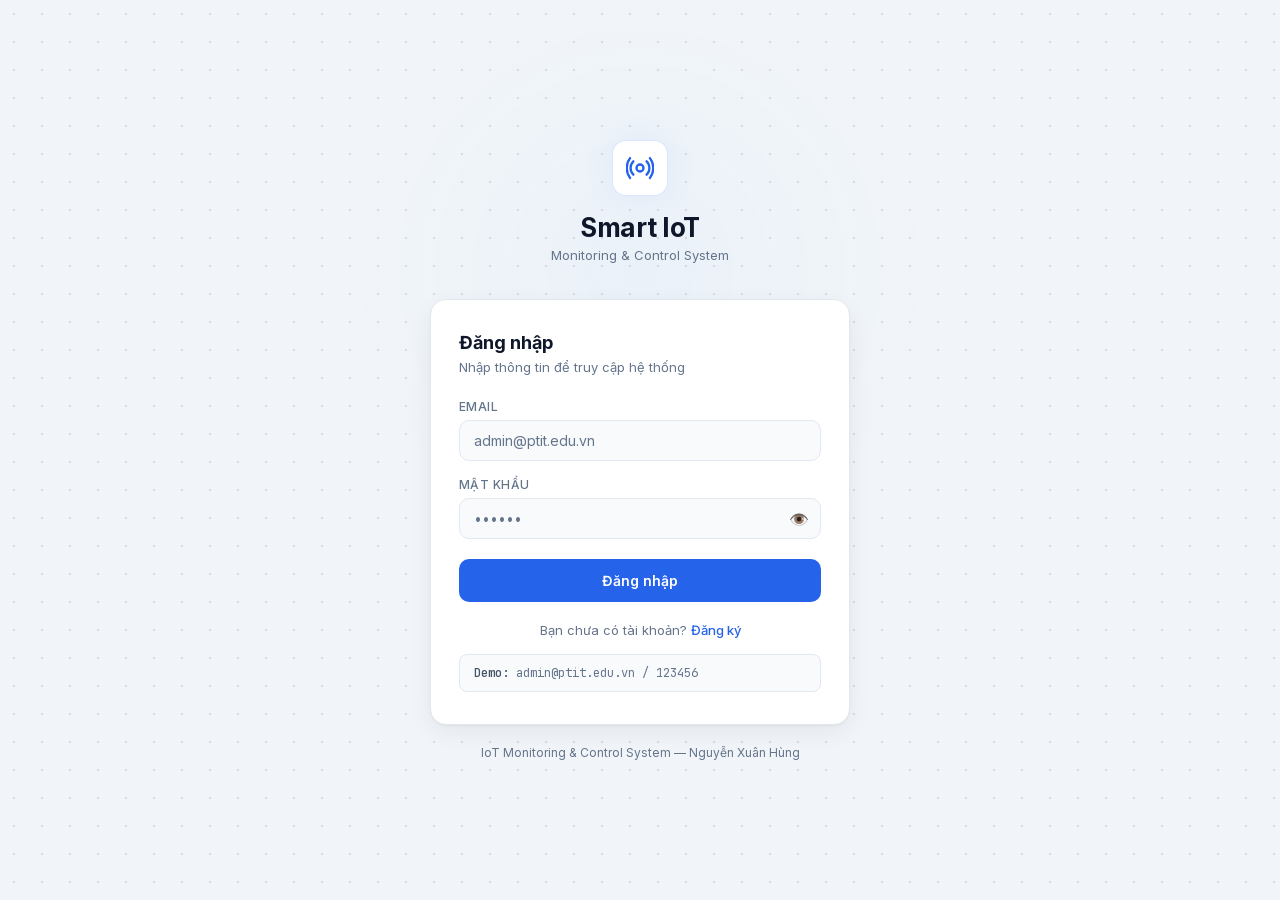
==== frontend/devices.html @ 3d87d538 "feat: add IoT monitoring dashboard and editable user profiles" ====
<!DOCTYPE html>
<html lang="vi">
<head>
  <meta charset="UTF-8">
  <meta name="viewport" content="width=device-width, initial-scale=1.0">
  <title>Điều khiển thiết bị — Smart IoT</title>
  <link rel="stylesheet" href="assets/css/fonts.css">
  <link rel="stylesheet" href="assets/css/tokens.css">
  <link rel="stylesheet" href="assets/css/base.css">
  <link rel="stylesheet" href="assets/css/layout.css">
  <link rel="stylesheet" href="assets/css/components.css">
  <link rel="stylesheet" href="assets/css/pages.css">
</head>
<body>
  <script type="module">
// devices.js — S5 Điều khiển thiết bị (SRS Hình 3.5, 3.9, 3.10)
//
// Luồng một lệnh (SRS §2.10, §4.5.7):
//   bấm công tắc → hộp thoại xác nhận → POST trả 202 Pending
//   → hiển thị các bước xử lý → nhận WebSocket (hoặc poll dự phòng) tới kết quả cuối
//   → cập nhật công tắc và hiện thông báo

import { SHOW_IOT_DATA } from './assets/js/config.js';
import { requireAuth } from './assets/js/auth.js';
import { initLayout } from './assets/js/layout.js';
import { statusDot, switchControl, detailRow, openLayerWith, toast, badge } from './assets/js/ui.js';
import { getState, subscribe, refreshStatus, canControl, getDevice } from './assets/js/store.js';
import { escapeHtml, formatTime } from './assets/js/format.js';
import { sendDeviceAction, getDeviceDetail, waitForAction } from './assets/js/api.js';

if (requireAuth()) {
  const content = initLayout('devices');

  // Các bước hiển thị trong lúc chờ thiết bị phản hồi.
  const STEPS = [
    'Gửi yêu cầu đến Server',
    'Server publish MQTT',
    'MQTT Broker chuyển lệnh',
    'ESP32 nhận lệnh',
    'Chờ xác nhận thiết bị',
    'Thiết bị phản hồi',
  ];

  const RESULT_MESSAGES = {
    Failed: 'Thiết bị báo thực thi thất bại.',
    Timeout: 'Thiết bị không phản hồi trong thời gian quy định.',
  };

  /* ─── Giao diện ────────────────────────────────────────── */
  function bannerHtml() {
    if (!SHOW_IOT_DATA) return '';
    const { esp32Online, mqttConnected, loaded } = getState();
    if (!loaded || (esp32Online && mqttConnected)) return '';

    const [title, text] = !mqttConnected
      ? ['⚠ Mất kết nối MQTT Broker', 'Máy chủ không gửi được lệnh xuống thiết bị.']
      : ['⚠ Thiết bị IoT mất kết nối', 'Không thể gửi lệnh điều khiển cho đến khi thiết bị kết nối lại.'];

    return `
      <div class="banner banner--danger">
        <div>
          <div class="banner__title">${title}</div>
          <div class="banner__text">${text}</div>
        </div>
        <button type="button" class="btn btn--outline-danger" id="retryButton">Thử kết nối lại</button>
      </div>`;
  }

  function cardsHtml() {
    const { devices, loaded } = getState();

    if (!loaded) {
      return `<div class="card"><div class="empty-state">
        <div class="empty-state__icon"><span class="spinner"></span></div>
        <div class="empty-state__title">Đang tải thiết bị...</div></div></div>`;
    }
    if (devices.length === 0) {
      return `<div class="card">${
        `<div class="empty-state"><div class="empty-state__icon">🔌</div>
         <div class="empty-state__title">Chưa có thiết bị nào</div>
         <div class="empty-state__hint">Chưa nhận được bản tin nào từ ESP32.</div></div>`}</div>`;
    }

    const blocked = !canControl();

    return `<div class="grid-3">${devices.map((device, index) => {
      const online = device.connection === 'online';
      const isOn = device.state === 'ON';
      return `
        <article class="device-card${isOn ? ' is-on' : ''}" data-card="${index}" tabindex="0"
                 role="button" aria-label="Chi tiết ${escapeHtml(device.name)}">
          <div class="device-card__top">
            <div class="device-card__icon">${device.icon}</div>
            <div class="status-inline">
              ${device.connection === null ? '' : statusDot(online)}
              <span class="status-inline__value ${online ? 'is-up' : 'is-down'}">${device.connection === null ? '—' : online ? 'Online' : 'Offline'}</span>
            </div>
          </div>
          <div class="device-card__name">${escapeHtml(device.name)}</div>
          <div class="device-card__meta">${escapeHtml(device.device_id)} • ${escapeHtml(device.gpio)}</div>
          <div class="device-card__foot">
            <div>
              <div class="device-card__cmd-label">Lệnh cuối</div>
              <div class="device-card__cmd-value">${device.last_command ? formatTime(device.last_command) : '—'}</div>
            </div>
            ${switchControl({ on: isOn, unknown: device.state === null, disabled: blocked || !online, index })}
          </div>
        </article>`;
    }).join('')}</div>`;
  }

  function render() {
    content.innerHTML = `
      <div class="page">
        <div id="banner">${bannerHtml()}</div>
        <div id="cards">${cardsHtml()}</div>
      </div>`;
    bindEvents();
  }

  /* ─── Modal chi tiết thiết bị (F10) ────────────────────── */
  async function openDetail(index) {
    const device = getState().devices[index];
    if (!device) return;

    const layer = openLayerWith(
      `<div class="modal__header">
         <h3 class="card__title--lg">Chi tiết thiết bị</h3>
         <button type="button" class="close-button" data-dismiss aria-label="Đóng">×</button>
       </div>
       <div id="detailBody"><div class="empty-state"><span class="spinner"></span></div></div>`,
      { panelClass: 'modal modal--md' }
    );

    let esp = null;
    try {
      esp = await getDeviceDetail(device.device_id);
    } catch (error) {
      toast(error.message, 'error');
    }

    const rows = [
      ['Thiết bị', device.name, false],
      ['ESP', device.device_id, false],
      ['GPIO', device.gpio, false],
      ['Trạng thái', device.state ?? '—', false],
      ['Kết nối', device.connection === null ? '—' : device.connection === 'online' ? 'Online' : 'Offline', false],
      ['Lần cuối hoạt động', device.last_command ? formatTime(device.last_command) : '—', false],
      ['IP Address', esp?.ip ?? '—', true],
      ['MQTT Command Topic', esp?.command_topic ?? 'iot/control', true],
      ['MQTT Feedback Topic', esp?.feedback_topic ?? 'iot/feedback', true],
    ].map(([label, value, isMono]) =>
      detailRow(label, escapeHtml(String(value)), { mono: isMono, size: 'sm' })).join('');

    const isOn = device.state === 'ON';
    layer.panel.querySelector('#detailBody').innerHTML = `
      <div style="font-size:32px;margin-bottom:var(--space-5)">${device.icon}</div>
      ${rows}
      <button type="button" class="btn ${isOn ? 'btn--danger' : 'btn--primary'} btn--block"
              id="detailToggle" style="margin-top:var(--space-8);padding:11px;border-radius:var(--radius-lg)"
              ${canControl() && device.connection === 'online' ? '' : 'disabled'}>
        ${isOn ? 'Tắt thiết bị' : 'Bật thiết bị'}
      </button>`;

    layer.panel.querySelector('#detailToggle').addEventListener('click', () => {
      layer.close();
      openConfirm(index);
    });
  }

  /* ─── Xác nhận trước khi gửi (F14, Hình 3.9) ───────────── */
  function openConfirm(index) {
    const device = getState().devices[index];
    if (!device) return;

    const isOn = device.state === 'ON';
    const verb = isOn ? 'tắt' : 'bật';

    const layer = openLayerWith(
      `<div class="modal__icon">⚡</div>
       <h3 class="modal__title">Xác nhận điều khiển</h3>
       <p class="modal__text">Bạn có chắc chắn muốn
         <strong style="color:var(--color-text)">${verb} ${escapeHtml(device.name)}</strong>?</p>
       <div class="modal__actions">
         <button type="button" class="btn btn--secondary" data-dismiss>Hủy</button>
         <button type="button" class="btn btn--primary" id="confirmSend">Xác nhận</button>
       </div>`,
      { panelClass: 'modal modal--center' }
    );

    layer.panel.querySelector('#confirmSend').addEventListener('click', () => {
      layer.close();
      runCommand(device, isOn ? 'OFF' : 'ON');
    });
  }

  /* ─── Gửi lệnh và theo dõi kết quả (F11, Hình 3.10) ─────── */
  async function runCommand(device, action) {
    const stepsHtml = (current) => STEPS.map((label, i) => {
      const state = i < current ? 'is-done' : i === current ? 'is-current' : '';
      const marker = i < current ? '✓' : i === current ? '●' : '○';
      return `<div class="step ${state}"><div class="step__marker">${marker}</div>` +
             `<span class="step__label">${label}</span></div>`;
    }).join('');

    const layer = openLayerWith(
      `<h3 class="card__title--lg" style="margin-bottom:var(--space-8)">Đang xử lý lệnh...</h3>
       <div class="steps" id="steps">${stepsHtml(0)}</div>`,
      { panelClass: 'modal modal--md', strong: true }
    );

    const setStep = (index) => {
      const node = layer.panel.querySelector('#steps');
      if (node) node.innerHTML = stepsHtml(index);
    };

    let accepted;
    try {
      accepted = await sendDeviceAction(device.device_id, device.target, action);
    } catch (error) {
      showResult(layer, 'Failed', error.message);
      toast(error.message, 'error');
      return;
    }

    // Server đã nhận và publish xong 3 bước đầu.
    setStep(3);

    const result = await waitForAction(accepted.action_id, {
      timeoutSeconds: accepted.timeout_seconds ?? 5,
      onTick: () => setStep(4),
    });

    await refreshStatus();

    if (result.result === 'Success') {
      showResult(layer, 'Success', null, device, action);
      toast(`Đã ${action === 'ON' ? 'bật' : 'tắt'} ${device.name} thành công.`, 'success');
    } else {
      const message = result.error_msg || RESULT_MESSAGES[result.result] || 'Lệnh không thực hiện được.';
      showResult(layer, result.result, message, device, action);
      toast(`${device.name}: ${message}`, 'error');
    }
  }

  function showResult(layer, result, message, device, action) {
    const success = result === 'Success';
    const badgeType = success ? 'success' : result === 'Timeout' ? 'warning' : 'error';

    layer.panel.classList.add('modal--center');
    layer.panel.innerHTML = `
      <div class="modal__icon modal__icon--lg">${success ? '✅' : result === 'Timeout' ? '⏱️' : '❌'}</div>
      <h3 class="modal__title" style="color:var(--color-${success ? 'success' : result === 'Timeout' ? 'warning' : 'danger'})">
        ${success ? 'Điều khiển thành công' : result === 'Timeout' ? 'Thiết bị không phản hồi' : 'Điều khiển thất bại'}
      </h3>
      <p class="modal__text">${escapeHtml(
        success
          ? `Lệnh đã được thiết bị xác nhận: ${device.name} → ${action}.`
          : message
      )}</p>
      <div style="margin-bottom:var(--space-7)">${badge(badgeType, result)}</div>
      <button type="button" class="btn btn--primary btn--block" id="closeResult">Đóng</button>`;

    layer.panel.querySelector('#closeResult').addEventListener('click', () => layer.close());
  }

  /* ─── Sự kiện ──────────────────────────────────────────── */
  function bindEvents() {
    document.getElementById('retryButton')?.addEventListener('click', async (event) => {
      event.currentTarget.disabled = true;
      event.currentTarget.textContent = 'Đang kiểm tra...';
      await refreshStatus();
    });

    content.querySelectorAll('[data-switch]').forEach((button) => {
      button.addEventListener('click', (event) => {
        event.stopPropagation(); // đừng mở modal chi tiết của card
        if (!canControl()) {
          toast('Không thể gửi lệnh khi thiết bị hoặc MQTT mất kết nối.', 'error');
          return;
        }
        openConfirm(Number(button.dataset.switch));
      });
    });

    content.querySelectorAll('[data-card]').forEach((card) => {
      const open = () => openDetail(Number(card.dataset.card));
      card.addEventListener('click', open);
      card.addEventListener('keydown', (event) => {
        if (event.key === 'Enter' || event.key === ' ') {
          event.preventDefault();
          open();
        }
      });
    });
  }

  subscribe(() => {
    const banner = document.getElementById('banner');
    const cards = document.getElementById('cards');
    if (!banner || !cards) return;
    banner.innerHTML = bannerHtml();
    cards.innerHTML = cardsHtml();
    bindEvents();
  });

  render();
}
  </script>
</body>
</html>
---- frontend/assets/css/fonts.css ----
/* cyrillic-ext */
@font-face {
  font-family: 'Inter';
  font-style: normal;
  font-weight: 300;
  font-display: swap;
  src: url(../fonts/UcC73FwrK3iLTeHuS_nVMrMxCp50SjIa2JL7W0Q5n-wU.woff2) format('woff2');
  unicode-range: U+0460-052F, U+1C80-1C8A, U+20B4, U+2DE0-2DFF, U+A640-A69F, U+FE2E-FE2F;
}
/* cyrillic */
@font-face {
  font-family: 'Inter';
  font-style: normal;
  font-weight: 300;
  font-display: swap;
  src: url(../fonts/UcC73FwrK3iLTeHuS_nVMrMxCp50SjIa0ZL7W0Q5n-wU.woff2) format('woff2');
  unicode-range: U+0301, U+0400-045F, U+0490-0491, U+04B0-04B1, U+2116;
}
/* greek-ext */
@font-face {
  font-family: 'Inter';
  font-style: normal;
  font-weight: 300;
  font-display: swap;
  src: url(../fonts/UcC73FwrK3iLTeHuS_nVMrMxCp50SjIa2ZL7W0Q5n-wU.woff2) format('woff2');
  unicode-range: U+1F00-1FFF;
}
/* greek */
@font-face {
  font-family: 'Inter';
  font-style: normal;
  font-weight: 300;
  font-display: swap;
  src: url(../fonts/UcC73FwrK3iLTeHuS_nVMrMxCp50SjIa1pL7W0Q5n-wU.woff2) format('woff2');
  unicode-range: U+0370-0377, U+037A-037F, U+0384-038A, U+038C, U+038E-03A1, U+03A3-03FF;
}
/* vietnamese */
@font-face {
  font-family: 'Inter';
  font-style: normal;
  font-weight: 300;
  font-display: swap;
  src: url(../fonts/UcC73FwrK3iLTeHuS_nVMrMxCp50SjIa2pL7W0Q5n-wU.woff2) format('woff2');
  unicode-range: U+0102-0103, U+0110-0111, U+0128-0129, U+0168-0169, U+01A0-01A1, U+01AF-01B0, U+0300-0301, U+0303-0304, U+0308-0309, U+0323, U+0329, U+1EA0-1EF9, U+20AB;
}
/* latin-ext */
@font-face {
  font-family: 'Inter';
  font-style: normal;
  font-weight: 300;
  font-display: swap;
  src: url(../fonts/UcC73FwrK3iLTeHuS_nVMrMxCp50SjIa25L7W0Q5n-wU.woff2) format('woff2');
  unicode-range: U+0100-02BA, U+02BD-02C5, U+02C7-02CC, U+02CE-02D7, U+02DD-02FF, U+0304, U+0308, U+0329, U+1D00-1DBF, U+1E00-1E9F, U+1EF2-1EFF, U+2020, U+20A0-20AB, U+20AD-20C0, U+2113, U+2C60-2C7F, U+A720-A7FF;
}
/* latin */
@font-face {
  font-family: 'Inter';
  font-style: normal;
  font-weight: 300;
  font-display: swap;
  src: url(../fonts/UcC73FwrK3iLTeHuS_nVMrMxCp50SjIa1ZL7W0Q5nw.woff2) format('woff2');
  unicode-range: U+0000-00FF, U+0131, U+0152-0153, U+02BB-02BC, U+02C6, U+02DA, U+02DC, U+0304, U+0308, U+0329, U+2000-206F, U+20AC, U+2122, U+2191, U+2193, U+2212, U+2215, U+FEFF, U+FFFD;
}
/* cyrillic-ext */
@font-face {
  font-family: 'Inter';
  font-style: normal;
  font-weight: 400;
  font-display: swap;
  src: url(../fonts/UcC73FwrK3iLTeHuS_nVMrMxCp50SjIa2JL7W0Q5n-wU.woff2) format('woff2');
  unicode-range: U+0460-052F, U+1C80-1C8A, U+20B4, U+2DE0-2DFF, U+A640-A69F, U+FE2E-FE2F;
}
/* cyrillic */
@font-face {
  font-family: 'Inter';
  font-style: normal;
  font-weight: 400;
  font-display: swap;
  src: url(../fonts/UcC73FwrK3iLTeHuS_nVMrMxCp50SjIa0ZL7W0Q5n-wU.woff2) format('woff2');
  unicode-range: U+0301, U+0400-045F, U+0490-0491, U+04B0-04B1, U+2116;
}
/* greek-ext */
@font-face {
  font-family: 'Inter';
  font-style: normal;
  font-weight: 400;
  font-display: swap;
  src: url(../fonts/UcC73FwrK3iLTeHuS_nVMrMxCp50SjIa2ZL7W0Q5n-wU.woff2) format('woff2');
  unicode-range: U+1F00-1FFF;
}
/* greek */
@font-face {
  font-family: 'Inter';
  font-style: normal;
  font-weight: 400;
  font-display: swap;
  src: url(../fonts/UcC73FwrK3iLTeHuS_nVMrMxCp50SjIa1pL7W0Q5n-wU.woff2) format('woff2');
  unicode-range: U+0370-0377, U+037A-037F, U+0384-038A, U+038C, U+038E-03A1, U+03A3-03FF;
}
/* vietnamese */
@font-face {
  font-family: 'Inter';
  font-style: normal;
  font-weight: 400;
  font-display: swap;
  src: url(../fonts/UcC73FwrK3iLTeHuS_nVMrMxCp50SjIa2pL7W0Q5n-wU.woff2) format('woff2');
  unicode-range: U+0102-0103, U+0110-0111, U+0128-0129, U+0168-0169, U+01A0-01A1, U+01AF-01B0, U+0300-0301, U+0303-0304, U+0308-0309, U+0323, U+0329, U+1EA0-1EF9, U+20AB;
}
/* latin-ext */
@font-face {
  font-family: 'Inter';
  font-style: normal;
  font-weight: 400;
  font-display: swap;
  src: url(../fonts/UcC73FwrK3iLTeHuS_nVMrMxCp50SjIa25L7W0Q5n-wU.woff2) format('woff2');
  unicode-range: U+0100-02BA, U+02BD-02C5, U+02C7-02CC, U+02CE-02D7, U+02DD-02FF, U+0304, U+0308, U+0329, U+1D00-1DBF, U+1E00-1E9F, U+1EF2-1EFF, U+2020, U+20A0-20AB, U+20AD-20C0, U+2113, U+2C60-2C7F, U+A720-A7FF;
}
/* latin */
@font-face {
  font-family: 'Inter';
  font-style: normal;
  font-weight: 400;
  font-display: swap;
  src: url(../fonts/UcC73FwrK3iLTeHuS_nVMrMxCp50SjIa1ZL7W0Q5nw.woff2) format('woff2');
  unicode-range: U+0000-00FF, U+0131, U+0152-0153, U+02BB-02BC, U+02C6, U+02DA, U+02DC, U+0304, U+0308, U+0329, U+2000-206F, U+20AC, U+2122, U+2191, U+2193, U+2212, U+2215, U+FEFF, U+FFFD;
}
/* cyrillic-ext */
@font-face {
  font-family: 'Inter';
  font-style: normal;
  font-weight: 500;
  font-display: swap;
  src: url(../fonts/UcC73FwrK3iLTeHuS_nVMrMxCp50SjIa2JL7W0Q5n-wU.woff2) format('woff2');
  unicode-range: U+0460-052F, U+1C80-1C8A, U+20B4, U+2DE0-2DFF, U+A640-A69F, U+FE2E-FE2F;
}
/* cyrillic */
@font-face {
  font-family: 'Inter';
  font-style: normal;
  font-weight: 500;
  font-display: swap;
  src: url(../fonts/UcC73FwrK3iLTeHuS_nVMrMxCp50SjIa0ZL7W0Q5n-wU.woff2) format('woff2');
  unicode-range: U+0301, U+0400-045F, U+0490-0491, U+04B0-04B1, U+2116;
}
/* greek-ext */
@font-face {
  font-family: 'Inter';
  font-style: normal;
  font-weight: 500;
  font-display: swap;
  src: url(../fonts/UcC73FwrK3iLTeHuS_nVMrMxCp50SjIa2ZL7W0Q5n-wU.woff2) format('woff2');
  unicode-range: U+1F00-1FFF;
}
/* greek */
@font-face {
  font-family: 'Inter';
  font-style: normal;
  font-weight: 500;
  font-display: swap;
  src: url(../fonts/UcC73FwrK3iLTeHuS_nVMrMxCp50SjIa1pL7W0Q5n-wU.woff2) format('woff2');
  unicode-range: U+0370-0377, U+037A-037F, U+0384-038A, U+038C, U+038E-03A1, U+03A3-03FF;
}
/* vietnamese */
@font-face {
  font-family: 'Inter';
  font-style: normal;
  font-weight: 500;
  font-display: swap;
  src: url(../fonts/UcC73FwrK3iLTeHuS_nVMrMxCp50SjIa2pL7W0Q5n-wU.woff2) format('woff2');
  unicode-range: U+0102-0103, U+0110-0111, U+0128-0129, U+0168-0169, U+01A0-01A1, U+01AF-01B0, U+0300-0301, U+0303-0304, U+0308-0309, U+0323, U+0329, U+1EA0-1EF9, U+20AB;
}
/* latin-ext */
@font-face {
  font-family: 'Inter';
  font-style: normal;
  font-weight: 500;
  font-display: swap;
  src: url(../fonts/UcC73FwrK3iLTeHuS_nVMrMxCp50SjIa25L7W0Q5n-wU.woff2) format('woff2');
  unicode-range: U+0100-02BA, U+02BD-02C5, U+02C7-02CC, U+02CE-02D7, U+02DD-02FF, U+0304, U+0308, U+0329, U+1D00-1DBF, U+1E00-1E9F, U+1EF2-1EFF, U+2020, U+20A0-20AB, U+20AD-20C0, U+2113, U+2C60-2C7F, U+A720-A7FF;
}
/* latin */
@font-face {
  font-family: 'Inter';
  font-style: normal;
  font-weight: 500;
  font-display: swap;
  src: url(../fonts/UcC73FwrK3iLTeHuS_nVMrMxCp50SjIa1ZL7W0Q5nw.woff2) format('woff2');
  unicode-range: U+0000-00FF, U+0131, U+0152-0153, U+02BB-02BC, U+02C6, U+02DA, U+02DC, U+0304, U+0308, U+0329, U+2000-206F, U+20AC, U+2122, U+2191, U+2193, U+2212, U+2215, U+FEFF, U+FFFD;
}
/* cyrillic-ext */
@font-face {
  font-family: 'Inter';
  font-style: normal;
  font-weight: 600;
  font-display: swap;
  src: url(../fonts/UcC73FwrK3iLTeHuS_nVMrMxCp50SjIa2JL7W0Q5n-wU.woff2) format('woff2');
  unicode-range: U+0460-052F, U+1C80-1C8A, U+20B4, U+2DE0-2DFF, U+A640-A69F, U+FE2E-FE2F;
}
/* cyrillic */
@font-face {
  font-family: 'Inter';
  font-style: normal;
  font-weight: 600;
  font-display: swap;
  src: url(../fonts/UcC73FwrK3iLTeHuS_nVMrMxCp50SjIa0ZL7W0Q5n-wU.woff2) format('woff2');
  unicode-range: U+0301, U+0400-045F, U+0490-0491, U+04B0-04B1, U+2116;
}
/* greek-ext */
@font-face {
  font-family: 'Inter';
  font-style: normal;
  font-weight: 600;
  font-display: swap;
  src: url(../fonts/UcC73FwrK3iLTeHuS_nVMrMxCp50SjIa2ZL7W0Q5n-wU.woff2) format('woff2');
  unicode-range: U+1F00-1FFF;
}
/* greek */
@font-face {
  font-family: 'Inter';
  font-style: normal;
  font-weight: 600;
  font-display: swap;
  src: url(../fonts/UcC73FwrK3iLTeHuS_nVMrMxCp50SjIa1pL7W0Q5n-wU.woff2) format('woff2');
  unicode-range: U+0370-0377, U+037A-037F, U+0384-038A, U+038C, U+038E-03A1, U+03A3-03FF;
}
/* vietnamese */
@font-face {
  font-family: 'Inter';
  font-style: normal;
  font-weight: 600;
  font-display: swap;
  src: url(../fonts/UcC73FwrK3iLTeHuS_nVMrMxCp50SjIa2pL7W0Q5n-wU.woff2) format('woff2');
  unicode-range: U+0102-0103, U+0110-0111, U+0128-0129, U+0168-0169, U+01A0-01A1, U+01AF-01B0, U+0300-0301, U+0303-0304, U+0308-0309, U+0323, U+0329, U+1EA0-1EF9, U+20AB;
}
/* latin-ext */
@font-face {
  font-family: 'Inter';
  font-style: normal;
  font-weight: 600;
  font-display: swap;
  src: url(../fonts/UcC73FwrK3iLTeHuS_nVMrMxCp50SjIa25L7W0Q5n-wU.woff2) format('woff2');
  unicode-range: U+0100-02BA, U+02BD-02C5, U+02C7-02CC, U+02CE-02D7, U+02DD-02FF, U+0304, U+0308, U+0329, U+1D00-1DBF, U+1E00-1E9F, U+1EF2-1EFF, U+2020, U+20A0-20AB, U+20AD-20C0, U+2113, U+2C60-2C7F, U+A720-A7FF;
}
/* latin */
@font-face {
  font-family: 'Inter';
  font-style: normal;
  font-weight: 600;
  font-display: swap;
  src: url(../fonts/UcC73FwrK3iLTeHuS_nVMrMxCp50SjIa1ZL7W0Q5nw.woff2) format('woff2');
  unicode-range: U+0000-00FF, U+0131, U+0152-0153, U+02BB-02BC, U+02C6, U+02DA, U+02DC, U+0304, U+0308, U+0329, U+2000-206F, U+20AC, U+2122, U+2191, U+2193, U+2212, U+2215, U+FEFF, U+FFFD;
}
/* cyrillic-ext */
@font-face {
  font-family: 'Inter';
  font-style: normal;
  font-weight: 700;
  font-display: swap;
  src: url(../fonts/UcC73FwrK3iLTeHuS_nVMrMxCp50SjIa2JL7W0Q5n-wU.woff2) format('woff2');
  unicode-range: U+0460-052F, U+1C80-1C8A, U+20B4, U+2DE0-2DFF, U+A640-A69F, U+FE2E-FE2F;
}
/* cyrillic */
@font-face {
  font-family: 'Inter';
  font-style: normal;
  font-weight: 700;
  font-display: swap;
  src: url(../fonts/UcC73FwrK3iLTeHuS_nVMrMxCp50SjIa0ZL7W0Q5n-wU.woff2) format('woff2');
  unicode-range: U+0301, U+0400-045F, U+0490-0491, U+04B0-04B1, U+2116;
}
/* greek-ext */
@font-face {
  font-family: 'Inter';
  font-style: normal;
  font-weight: 700;
  font-display: swap;
  src: url(../fonts/UcC73FwrK3iLTeHuS_nVMrMxCp50SjIa2ZL7W0Q5n-wU.woff2) format('woff2');
  unicode-range: U+1F00-1FFF;
}
/* greek */
@font-face {
  font-family: 'Inter';
  font-style: normal;
  font-weight: 700;
  font-display: swap;
  src: url(../fonts/UcC73FwrK3iLTeHuS_nVMrMxCp50SjIa1pL7W0Q5n-wU.woff2) format('woff2');
  unicode-range: U+0370-0377, U+037A-037F, U+0384-038A, U+038C, U+038E-03A1, U+03A3-03FF;
}
/* vietnamese */
@font-face {
  font-family: 'Inter';
  font-style: normal;
  font-weight: 700;
  font-display: swap;
  src: url(../fonts/UcC73FwrK3iLTeHuS_nVMrMxCp50SjIa2pL7W0Q5n-wU.woff2) format('woff2');
  unicode-range: U+0102-0103, U+0110-0111, U+0128-0129, U+0168-0169, U+01A0-01A1, U+01AF-01B0, U+0300-0301, U+0303-0304, U+0308-0309, U+0323, U+0329, U+1EA0-1EF9, U+20AB;
}
/* latin-ext */
@font-face {
  font-family: 'Inter';
  font-style: normal;
  font-weight: 700;
  font-display: swap;
  src: url(../fonts/UcC73FwrK3iLTeHuS_nVMrMxCp50SjIa25L7W0Q5n-wU.woff2) format('woff2');
  unicode-range: U+0100-02BA, U+02BD-02C5, U+02C7-02CC, U+02CE-02D7, U+02DD-02FF, U+0304, U+0308, U+0329, U+1D00-1DBF, U+1E00-1E9F, U+1EF2-1EFF, U+2020, U+20A0-20AB, U+20AD-20C0, U+2113, U+2C60-2C7F, U+A720-A7FF;
}
/* latin */
@font-face {
  font-family: 'Inter';
  font-style: normal;
  font-weight: 700;
  font-display: swap;
  src: url(../fonts/UcC73FwrK3iLTeHuS_nVMrMxCp50SjIa1ZL7W0Q5nw.woff2) format('woff2');
  unicode-range: U+0000-00FF, U+0131, U+0152-0153, U+02BB-02BC, U+02C6, U+02DA, U+02DC, U+0304, U+0308, U+0329, U+2000-206F, U+20AC, U+2122, U+2191, U+2193, U+2212, U+2215, U+FEFF, U+FFFD;
}
/* cyrillic-ext */
@font-face {
  font-family: 'JetBrains Mono';
  font-style: normal;
  font-weight: 400;
  font-display: swap;
  src: url(../fonts/tDbv2o-flEEny0FZhsfKu5WU4zr3E_BX0PnT8RD8yKwBNntkaToggR7BYRbKPx3cwgknk-6nFg.woff2) format('woff2');
  unicode-range: U+0460-052F, U+1C80-1C8A, U+20B4, U+2DE0-2DFF, U+A640-A69F, U+FE2E-FE2F;
}
/* cyrillic */
@font-face {
  font-family: 'JetBrains Mono';
  font-style: normal;
  font-weight: 400;
  font-display: swap;
  src: url(../fonts/tDbv2o-flEEny0FZhsfKu5WU4zr3E_BX0PnT8RD8yKwBNntkaToggR7BYRbKPxTcwgknk-6nFg.woff2) format('woff2');
  unicode-range: U+0301, U+0400-045F, U+0490-0491, U+04B0-04B1, U+2116;
}
/* greek */
@font-face {
  font-family: 'JetBrains Mono';
  font-style: normal;
  font-weight: 400;
  font-display: swap;
  src: url(../fonts/tDbv2o-flEEny0FZhsfKu5WU4zr3E_BX0PnT8RD8yKwBNntkaToggR7BYRbKPxPcwgknk-6nFg.woff2) format('woff2');
  unicode-range: U+0370-0377, U+037A-037F, U+0384-038A, U+038C, U+038E-03A1, U+03A3-03FF;
}
/* vietnamese */
@font-face {
  font-family: 'JetBrains Mono';
  font-style: normal;
  font-weight: 400;
  font-display: swap;
  src: url(../fonts/tDbv2o-flEEny0FZhsfKu5WU4zr3E_BX0PnT8RD8yKwBNntkaToggR7BYRbKPx_cwgknk-6nFg.woff2) format('woff2');
  unicode-range: U+0102-0103, U+0110-0111, U+0128-0129, U+0168-0169, U+01A0-01A1, U+01AF-01B0, U+0300-0301, U+0303-0304, U+0308-0309, U+0323, U+0329, U+1EA0-1EF9, U+20AB;
}
/* latin-ext */
@font-face {
  font-family: 'JetBrains Mono';
  font-style: normal;
  font-weight: 400;
  font-display: swap;
  src: url(../fonts/tDbv2o-flEEny0FZhsfKu5WU4zr3E_BX0PnT8RD8yKwBNntkaToggR7BYRbKPx7cwgknk-6nFg.woff2) format('woff2');
  unicode-range: U+0100-02BA, U+02BD-02C5, U+02C7-02CC, U+02CE-02D7, U+02DD-02FF, U+0304, U+0308, U+0329, U+1D00-1DBF, U+1E00-1E9F, U+1EF2-1EFF, U+2020, U+20A0-20AB, U+20AD-20C0, U+2113, U+2C60-2C7F, U+A720-A7FF;
}
/* latin */
@font-face {
  font-family: 'JetBrains Mono';
  font-style: normal;
  font-weight: 400;
  font-display: swap;
  src: url(../fonts/tDbv2o-flEEny0FZhsfKu5WU4zr3E_BX0PnT8RD8yKwBNntkaToggR7BYRbKPxDcwgknk-4.woff2) format('woff2');
  unicode-range: U+0000-00FF, U+0131, U+0152-0153, U+02BB-02BC, U+02C6, U+02DA, U+02DC, U+0304, U+0308, U+0329, U+2000-206F, U+20AC, U+2122, U+2191, U+2193, U+2212, U+2215, U+FEFF, U+FFFD;
}
/* cyrillic-ext */
@font-face {
  font-family: 'JetBrains Mono';
  font-style: normal;
  font-weight: 500;
  font-display: swap;
  src: url(../fonts/tDbv2o-flEEny0FZhsfKu5WU4zr3E_BX0PnT8RD8yKwBNntkaToggR7BYRbKPx3cwgknk-6nFg.woff2) format('woff2');
  unicode-range: U+0460-052F, U+1C80-1C8A, U+20B4, U+2DE0-2DFF, U+A640-A69F, U+FE2E-FE2F;
}
/* cyrillic */
@font-face {
  font-family: 'JetBrains Mono';
  font-style: normal;
  font-weight: 500;
  font-display: swap;
  src: url(../fonts/tDbv2o-flEEny0FZhsfKu5WU4zr3E_BX0PnT8RD8yKwBNntkaToggR7BYRbKPxTcwgknk-6nFg.woff2) format('woff2');
  unicode-range: U+0301, U+0400-045F, U+0490-0491, U+04B0-04B1, U+2116;
}
/* greek */
@font-face {
  font-family: 'JetBrains Mono';
  font-style: normal;
  font-weight: 500;
  font-display: swap;
  src: url(../fonts/tDbv2o-flEEny0FZhsfKu5WU4zr3E_BX0PnT8RD8yKwBNntkaToggR7BYRbKPxPcwgknk-6nFg.woff2) format('woff2');
  unicode-range: U+0370-0377, U+037A-037F, U+0384-038A, U+038C, U+038E-03A1, U+03A3-03FF;
}
/* vietnamese */
@font-face {
  font-family: 'JetBrains Mono';
  font-style: normal;
  font-weight: 500;
  font-display: swap;
  src: url(../fonts/tDbv2o-flEEny0FZhsfKu5WU4zr3E_BX0PnT8RD8yKwBNntkaToggR7BYRbKPx_cwgknk-6nFg.woff2) format('woff2');
  unicode-range: U+0102-0103, U+0110-0111, U+0128-0129, U+0168-0169, U+01A0-01A1, U+01AF-01B0, U+0300-0301, U+0303-0304, U+0308-0309, U+0323, U+0329, U+1EA0-1EF9, U+20AB;
}
/* latin-ext */
@font-face {
  font-family: 'JetBrains Mono';
  font-style: normal;
  font-weight: 500;
  font-display: swap;
  src: url(../fonts/tDbv2o-flEEny0FZhsfKu5WU4zr3E_BX0PnT8RD8yKwBNntkaToggR7BYRbKPx7cwgknk-6nFg.woff2) format('woff2');
  unicode-range: U+0100-02BA, U+02BD-02C5, U+02C7-02CC, U+02CE-02D7, U+02DD-02FF, U+0304, U+0308, U+0329, U+1D00-1DBF, U+1E00-1E9F, U+1EF2-1EFF, U+2020, U+20A0-20AB, U+20AD-20C0, U+2113, U+2C60-2C7F, U+A720-A7FF;
}
/* latin */
@font-face {
  font-family: 'JetBrains Mono';
  font-style: normal;
  font-weight: 500;
  font-display: swap;
  src: url(../fonts/tDbv2o-flEEny0FZhsfKu5WU4zr3E_BX0PnT8RD8yKwBNntkaToggR7BYRbKPxDcwgknk-4.woff2) format('woff2');
  unicode-range: U+0000-00FF, U+0131, U+0152-0153, U+02BB-02BC, U+02C6, U+02DA, U+02DC, U+0304, U+0308, U+0329, U+2000-206F, U+20AC, U+2122, U+2191, U+2193, U+2212, U+2215, U+FEFF, U+FFFD;
}
---- frontend/assets/css/tokens.css ----
/* ===========================================================================
   tokens.css — Design tokens trích từ Figma (Smart IoT — Monitoring & Control)
   ĐÂY LÀ ĐIỂM NỐI DUY NHẤT VỚI FIGMA. Đổi giao diện chỉ cần sửa file này.
   =========================================================================== */
:root {
  /* ── Nền & bề mặt ─────────────────────────────────────────── */
  --color-bg:              #F1F5F9;   /* nền trang */
  --color-sidebar:         #FFFFFF;   /* sidebar, drawer */
  --color-card:            #FFFFFF;   /* card, modal, toast */
  --color-surface:         #F8FAFC;   /* input, hàng bảng lẻ, card lồng */
  --color-surface-alt:     #F1F5F9;   /* icon thiết bị khi OFF */
  --color-border:          #E2E8F0;   /* viền chuẩn */
  --color-border-soft:     #E2E8F099; /* viền mảnh giữa các hàng */
  --color-accent-soft:     #DBEAFE;   /* nền mục nav đang chọn, avatar */
  --color-switch-track:    #CBD5E1;   /* rãnh công tắc khi OFF */

  /* ── Chữ ──────────────────────────────────────────────────── */
  --color-text:            #0F172A;
  --color-text-secondary:  #475569;
  --color-text-muted:      #64748B;

  /* ── Màu ngữ nghĩa ────────────────────────────────────────── */
  /* Dùng tông 600/700 để đủ tương phản trên nền sáng (WCAG AA). */
  --color-figma:           #8066D6;
  --color-resource-api:    #408C70;
  --color-resource-docs:   #557D37;
  --alpha-resource-docs:   #F1FADB;
  --color-primary:         #2563EB;
  --color-primary-hover:   #1D4ED8;
  --color-on-primary:      #FFFFFF;
  --color-success:         #15803D;
  --color-warning:         #B45309;
  --color-danger:          #DC2626;
  --color-info:            #2563EB;

  /* ── Màu theo loại cảm biến ───────────────────────────────── */
  --color-temp:            #EA580C;
  --color-humidity:        #0284C7;
  --color-light:           #A16207;

  /* ── Nền mờ (alpha) ───────────────────────────────────────── */
  --alpha-success-bg:      #22C55E20;
  --alpha-danger-bg:       #EF444420;
  --alpha-warning-bg:      #F59E0B20;
  --alpha-info-bg:         #3B82F620;
  --alpha-success-banner:  #22C55E15;
  --alpha-danger-banner:   #EF444415;
  --alpha-warning-banner:  #F59E0B15;
  --alpha-success-line:    #22C55E40;
  --alpha-danger-line:     #EF444440;
  --alpha-warning-line:    #F59E0B40;
  --alpha-primary-line:    #3B82F640;
  --alpha-primary-glow:    #3B82F620;
  --alpha-row-hover:       #2563EB0D;
  --alpha-temp-bg:         #F9731610;
  --alpha-humidity-bg:     #38BDF810;
  --alpha-light-bg:        #FBBF2410;

  /* ── Typography ───────────────────────────────────────────── */
  --font-sans: 'Inter', -apple-system, BlinkMacSystemFont, 'Segoe UI', Roboto, sans-serif;
  --font-mono: 'JetBrains Mono', ui-monospace, SFMono-Regular, Menlo, Consolas, monospace;

  --text-2xs:  10px;
  --text-xs:   11px;
  --text-sm:   12px;
  --text-base: 13px;
  --text-md:   14px;
  --text-lg:   15px;
  --text-xl:   16px;
  --text-2xl:  18px;
  --text-3xl:  22px;
  --text-4xl:  26px;
  --text-stat: 36px;

  --weight-regular: 400;
  --weight-medium:  500;
  --weight-semibold:600;
  --weight-bold:    700;

  --tracking-wide:  0.04em;
  --tracking-tight: -0.02em;

  /* ── Spacing (thang 4px) ──────────────────────────────────── */
  --space-1: 4px;   --space-2: 6px;   --space-3: 8px;   --space-4: 10px;
  --space-5: 12px;  --space-6: 14px;  --space-7: 16px;  --space-8: 20px;
  --space-9: 24px;  --space-10: 28px; --space-11: 32px; --space-12: 36px;

  /* ── Bo góc ───────────────────────────────────────────────── */
  --radius-xs:  5px;
  --radius-sm:  7px;
  --radius-md:  8px;
  --radius-lg:  10px;
  --radius-xl:  12px;
  --radius-2xl: 14px;
  --radius-3xl: 16px;
  --radius-full: 9999px;

  /* ── Đổ bóng ──────────────────────────────────────────────── */
  --shadow-card:   0 1px 2px rgba(15, 23, 42, 0.06), 0 8px 24px rgba(15, 23, 42, 0.06);
  --shadow-toast:  0 4px 20px rgba(15, 23, 42, 0.14);
  --shadow-menu:   0 -8px 24px rgba(15, 23, 42, 0.12);
  --shadow-glow:   0 0 20px var(--alpha-primary-glow);
  --overlay:       rgba(15, 23, 42, 0.4);
  --overlay-strong:rgba(15, 23, 42, 0.5);

  /* ── Layout ───────────────────────────────────────────────── */
  --app-max-width:  1680px;
  --color-page-gutter: #F4F6F5;
  --chart-height:   280px;
  --sidebar-width:  240px;
  --header-height:  73px;
  --drawer-width:   360px;
  --page-padding:   24px;

  /* ── Chuyển động ──────────────────────────────────────────── */
  --transition-fast: 0.15s ease;
  --transition-base: 0.2s ease;
}
---- frontend/assets/css/base.css ----
/* base.css — reset + typography nền */

*, *::before, *::after { box-sizing: border-box; }

/* min-height chứ KHÔNG phải height: trang cuộn bằng thanh cuộn trình duyệt nên
   body phải cao bằng nội dung. Để height:100% thì body bị khoá đúng một màn hình,
   .app tràn ra ngoài, và position:sticky của header/sidebar tính sai vùng neo —
   Safari cho chúng trôi mất khi cuộn (Chrome thì bỏ qua lỗi này). */
html, body { min-height: 100%; margin: 0; padding: 0; }

body {
  font-family: var(--font-sans);
  font-size: var(--text-md);
  background-color: var(--color-bg);
  color: var(--color-text);
  -webkit-font-smoothing: antialiased;
  -moz-osx-font-smoothing: grayscale;
}

h1, h2, h3, h4, p { margin: 0; }

a { color: var(--color-primary); text-decoration: none; }

button, input, select, textarea { font-family: inherit; }

button { cursor: pointer; }
button:disabled { cursor: not-allowed; }

code, .mono, .font-mono { font-family: var(--font-mono); }

table { width: 100%; border-collapse: collapse; }

:focus-visible {
  outline: 2px solid var(--color-primary);
  outline-offset: 2px;
}

/* Thanh cuộn */
::-webkit-scrollbar { width: 10px; height: 10px; }
::-webkit-scrollbar-track { background: var(--color-surface); }
::-webkit-scrollbar-thumb {
  background: var(--color-switch-track);
  border-radius: var(--radius-full);
  border: 2px solid var(--color-surface);  /* viền tạo khoảng hở, nhìn thon hơn */
}
::-webkit-scrollbar-thumb:hover { background: var(--color-text-muted); }

/* Tiện ích */
.hidden { display: none !important; }
.sr-only {
  position: absolute; width: 1px; height: 1px; padding: 0; margin: -1px;
  overflow: hidden; clip: rect(0, 0, 0, 0); white-space: nowrap; border: 0;
}
.text-temp     { color: var(--color-temp); }
.text-humidity { color: var(--color-humidity); }
.text-light    { color: var(--color-light); }
.text-muted    { color: var(--color-text-muted); }
.text-secondary{ color: var(--color-text-secondary); }

/* Chuyển động dùng chung */
@keyframes spin      { to { transform: rotate(360deg); } }
@keyframes pulse     { 0%, 100% { opacity: 1; } 50% { opacity: 0.3; } }
@keyframes slide-in  { from { opacity: 0; transform: translateX(20px); } to { opacity: 1; transform: translateX(0); } }
@keyframes fade-in   { from { opacity: 0; } to { opacity: 1; } }

@media (prefers-reduced-motion: reduce) {
  *, *::before, *::after {
    animation-duration: 0.01ms !important;
    animation-iteration-count: 1 !important;
    transition-duration: 0.01ms !important;
  }
}
---- frontend/assets/css/layout.css ----
/* layout.css — khung ứng dụng: sidebar + header + vùng nội dung */

/* Trang cuộn bằng thanh cuộn của chính trình duyệt (min-height, KHÔNG phải
   height + overflow:hidden). Kiểu "app shell" khoá chiều cao khiến phím Space,
   Page Up/Down và Home/End không cuộn được, và thanh cuộn trong khung thì
   gần như vô hình. */
body:has(.app) { background-color: var(--color-page-gutter); }
.app {
  display: flex;
  width: 100%;
  max-width: var(--app-max-width);
  margin-inline: auto;
  min-height: 100vh;
  background-color: var(--color-bg);
}

/* ─── Sidebar ─────────────────────────────────────────────── */
.sidebar {
  width: var(--sidebar-width);
  flex-shrink: 0;
  background-color: var(--color-sidebar);
  border-right: 1px solid var(--color-border);
  display: flex;
  flex-direction: column;
  /* sticky: đứng yên khi cuộn nhưng vẫn nằm trong luồng flex của .app */
  position: sticky;
  top: 0;
  align-self: flex-start;
  height: 100vh;
}

.sidebar__brand {
  padding: var(--space-9) var(--space-8) var(--space-8);
  border-bottom: 1px solid var(--color-border);
  display: flex;
  align-items: center;
  gap: var(--space-4);
}
.sidebar__logo {
  width: 36px; height: 36px;
  border-radius: var(--radius-lg);
  background-color: var(--color-accent-soft);
  border: 1px solid var(--alpha-primary-line);
  display: flex; align-items: center; justify-content: center;
  color: var(--color-primary);
  flex-shrink: 0;
}
.sidebar__title { font-size: var(--text-xl); font-weight: var(--weight-bold); line-height: 1.2; }
.sidebar__subtitle { font-size: var(--text-2xs); color: var(--color-text-muted); letter-spacing: var(--tracking-wide); }

.sidebar__nav { flex: 1; padding: var(--space-5) var(--space-4); overflow-y: auto; }

.nav-item {
  width: 100%;
  display: flex; align-items: center; gap: var(--space-4);
  padding: var(--space-4) var(--space-5);
  border-radius: var(--radius-md);
  border: none;
  background-color: transparent;
  color: var(--color-text-secondary);
  font-size: var(--text-md);
  margin-bottom: 2px;
  text-align: left;
  transition: background-color var(--transition-fast), color var(--transition-fast);
}
.nav-item:hover { background-color: var(--color-surface); color: var(--color-text); }
.nav-item.is-active {
  background-color: var(--color-accent-soft);
  color: var(--color-primary);
  font-weight: var(--weight-semibold);
}
.nav-item svg { flex-shrink: 0; }

.sidebar__user { padding: var(--space-7) var(--space-4); border-top: 1px solid var(--color-border); position: relative; }

.user-button {
  width: 100%;
  display: flex; align-items: center; gap: var(--space-4);
  padding: var(--space-4) var(--space-5);
  border-radius: var(--radius-md);
  border: none;
  background-color: transparent;
  color: var(--color-text-secondary);
  text-align: left;
}
.user-button[aria-expanded="true"] { background-color: var(--color-surface); }
.user-button__meta { flex: 1; min-width: 0; }
.user-button__name { font-size: var(--text-base); font-weight: var(--weight-medium); color: var(--color-text); }
.user-button__role { font-size: var(--text-xs); color: var(--color-text-muted); }
.user-button__caret { font-size: var(--text-2xs); color: var(--color-text-muted); }

.avatar {
  border-radius: var(--radius-full);
  background-color: var(--color-accent-soft);
  border: 2px solid var(--alpha-primary-line);
  display: flex; align-items: center; justify-content: center;
  font-weight: var(--weight-bold);
  color: var(--color-primary);
  position: relative;
  overflow: hidden;
  flex-shrink: 0;
}
/* Ảnh nằm đè lên chữ cái đầu. Ảnh lỗi -> onerror xoá thẻ img -> lộ lại chữ cái. */
.avatar__img {
  position: absolute; inset: 0;
  width: 100%; height: 100%;
  object-fit: cover;
}

.avatar--sm { width: 32px; height: 32px; font-size: var(--text-base); }
.avatar--md { width: 34px; height: 34px; font-size: var(--text-sm); }
.avatar--lg { width: 80px; height: 80px; font-size: var(--text-10xl, 28px); border-width: 3px; }

.user-menu {
  position: absolute;
  bottom: 100%; left: var(--space-4); right: var(--space-4);
  background-color: var(--color-card);
  border: 1px solid var(--color-border);
  border-radius: var(--radius-lg);
  overflow: hidden;
  box-shadow: var(--shadow-menu);
  z-index: 100;
}
.user-menu__item {
  width: 100%;
  padding: 11px var(--space-6);
  border: none;
  background-color: transparent;
  color: var(--color-text);
  font-size: var(--text-base);
  text-align: left;
  display: flex; align-items: center; gap: var(--space-3);
}
.user-menu__item:hover { background-color: var(--color-surface); }
.user-menu__item--danger { color: var(--color-danger); }
.user-menu__item--danger:hover { background-color: var(--alpha-danger-banner); }
.user-menu__divider { height: 1px; background-color: var(--color-border); }

/* ─── Vùng chính ──────────────────────────────────────────── */
.main { flex: 1; display: flex; flex-direction: column; min-width: 0; }

.header {
  padding: var(--space-8) var(--space-10);
  border-bottom: 1px solid var(--color-border);
  display: flex; align-items: center; justify-content: space-between;
  background-color: var(--color-bg);
  flex-shrink: 0;
  gap: var(--space-7);
  position: sticky;
  top: 0;
  z-index: 100;
}
.header__title { font-size: var(--text-3xl); font-weight: var(--weight-bold); }
.header__subtitle { font-size: var(--text-base); color: var(--color-text-muted); margin-top: 3px; }
.header__meta { display: flex; align-items: center; gap: var(--space-7); flex-shrink: 0; }
.header__divider { width: 1px; height: 16px; background-color: var(--color-border); }
.header__clock { font-family: var(--font-mono); font-size: var(--text-md); color: var(--color-text-secondary); }

.status-inline { display: flex; align-items: center; gap: var(--space-2); font-size: var(--text-sm); }
.status-inline__label { color: var(--color-text-secondary); }
.status-inline__value.is-up   { color: var(--color-success); }
.status-inline__value.is-down { color: var(--color-danger); }

.icon-button {
  width: 34px; height: 34px;
  border-radius: var(--radius-md);
  border: 1px solid var(--color-border);
  background-color: var(--color-card);
  display: flex; align-items: center; justify-content: center;
  color: var(--color-text-secondary);
  font-size: var(--text-xl);
}
.icon-button:hover { border-color: var(--alpha-primary-line); color: var(--color-text); }

/* Thanh DEMO (mô phỏng trạng thái khi chưa có backend) */
.demo-bar {
  padding: var(--space-2) var(--space-7);
  background-color: var(--color-sidebar);
  border-bottom: 1px solid var(--color-border);
  display: flex; gap: var(--space-3); align-items: center; flex-wrap: wrap;
}
.demo-bar__label {
  font-size: var(--text-2xs); color: var(--color-text-muted);
  font-family: var(--font-mono); letter-spacing: 0.05em;
}
.demo-btn {
  font-size: var(--text-xs);
  padding: 3px var(--space-4);
  border-radius: var(--radius-xs);
  border: 1px solid var(--color-border);
  background-color: transparent;
  color: var(--color-text-muted);
}
.demo-btn:hover { color: var(--color-text); }
.demo-btn.is-active { background-color: var(--alpha-success-bg); color: var(--color-success); }

/* Nút mở sidebar — chỉ hiện ở màn hẹp (xem §media 900px cuối file) */
.sidebar-toggle {
  display: none;
  width: 38px; height: 38px;
  flex-shrink: 0;
  border-radius: var(--radius-md);
  border: 1px solid var(--color-border);
  background-color: var(--color-card);
  color: var(--color-text-secondary);
  align-items: center; justify-content: center;
}
.sidebar-toggle:hover { color: var(--color-text); border-color: var(--alpha-primary-line); }

.sidebar-backdrop {
  position: fixed; inset: 0;
  z-index: 150;
  background-color: var(--overlay);
}
.sidebar-backdrop[hidden] { display: none; }

.content { flex: 1; }
.page { padding: var(--page-padding); display: flex; flex-direction: column; gap: var(--space-8); }
.page--tight { gap: var(--space-7); }
.page--narrow { max-width: 700px; }
.page--center { align-items: center; }

.grid-3 { display: grid; grid-template-columns: repeat(3, 1fr); gap: var(--space-7); }
.grid-2 { display: grid; grid-template-columns: 1fr 1fr; gap: var(--space-7); }
.grid-main-aside { display: grid; grid-template-columns: minmax(0, 2fr) minmax(0, 1fr); gap: var(--space-7); align-items: start; }

@media (max-width: 1200px) {
  .grid-3, .grid-2, .grid-main-aside { grid-template-columns: 1fr; }
}
@media (max-width: 900px) {
  .sidebar { position: fixed; top: 0; left: 0; z-index: 200; transform: translateX(-100%); transition: transform var(--transition-base); }
  .sidebar.is-open { transform: translateX(0); box-shadow: var(--shadow-toast); }
  .sidebar-toggle { display: flex; }
  .header { flex-wrap: wrap; }
  .header__meta { max-width: 100%; flex-wrap: wrap; gap: var(--space-3); }
}

/* Màn rộng: lớp phủ không bao giờ được hiện, kể cả khi còn sót trạng thái mở */
@media (min-width: 901px) {
  .sidebar-backdrop { display: none; }
}
---- frontend/assets/css/components.css ----
/* components.css — component dùng chung */

/* ─── Card ────────────────────────────────────────────────── */
.card {
  background-color: var(--color-card);
  border: 1px solid var(--color-border);
  border-radius: var(--radius-2xl);
  padding: var(--space-8);
}
.card--flat  { border-radius: var(--radius-xl); padding: var(--space-6) var(--space-7); }
.card--table { padding: 0; overflow: hidden; border-radius: var(--radius-xl); }
.card--lg    { padding: var(--space-9); }

.card__header {
  display: flex; justify-content: space-between; align-items: center;
  margin-bottom: var(--space-7); gap: var(--space-5);
}
.card__title    { font-size: var(--text-lg); font-weight: var(--weight-semibold); }
.card__title--lg{ font-size: var(--text-xl); font-weight: var(--weight-bold); }
.card__subtitle { font-size: var(--text-sm); color: var(--color-text-muted); margin-top: 2px; }

/* ─── Nút ─────────────────────────────────────────────────── */
.btn {
  padding: var(--space-3) var(--space-8);
  border-radius: var(--radius-md);
  border: 1px solid transparent;
  font-size: var(--text-base);
  font-weight: var(--weight-semibold);
  display: inline-flex; align-items: center; justify-content: center; gap: var(--space-3);
  transition: background-color var(--transition-fast), border-color var(--transition-fast);
}
.btn--primary   { background-color: var(--color-primary); color: var(--color-on-primary); }
.btn--primary:hover:not(:disabled) { background-color: var(--color-primary-hover); }
.btn--secondary { background-color: transparent; border-color: var(--color-border); color: var(--color-text-secondary); font-weight: var(--weight-regular); }
.btn--secondary:hover:not(:disabled) { color: var(--color-text); border-color: var(--color-text-muted); }
.btn--danger    { background-color: var(--color-danger); color: #fff; }
.btn--ghost     { background-color: transparent; border-color: var(--color-border); color: var(--color-primary); font-weight: var(--weight-regular); padding: var(--space-2) var(--space-6); border-radius: var(--radius-sm); }
.btn--outline-danger  { background-color: transparent; border-color: var(--color-danger); color: var(--color-danger); font-weight: var(--weight-regular); padding: 7px var(--space-7); }
.btn--outline-warning { background-color: var(--color-warning); color: var(--color-bg); padding: 7px var(--space-7); }
.btn--block { width: 100%; }
.btn--lg    { padding: 13px; font-size: var(--text-lg); }
.btn:disabled { opacity: 0.55; }
.btn--primary:disabled { background-color: var(--color-accent-soft); color: var(--color-text-muted); }

/* ─── Form ────────────────────────────────────────────────── */
.field { display: block; }
.field__label {
  display: block;
  font-size: var(--text-sm); font-weight: var(--weight-medium);
  color: var(--color-text-muted); letter-spacing: var(--tracking-wide);
  margin-bottom: var(--space-2);
}
.input, .select {
  padding: var(--space-3) var(--space-5);
  border-radius: var(--radius-md);
  border: 1px solid var(--color-border);
  background-color: var(--color-surface);
  color: var(--color-text);
  font-size: var(--text-base);
  outline: none;
  transition: border-color var(--transition-fast);
}
.input:focus, .select:focus { border-color: var(--color-primary); }
.input--block, .select--block { width: 100%; }
.input.is-error { border-color: var(--color-danger); }
.input::placeholder { color: var(--color-text-muted); }
.select { cursor: pointer; }
.input[type="date"] { width: 140px; }

.input--auth {
  width: 100%;
  padding: 11px var(--space-6);
  border-radius: var(--radius-lg);
  font-size: var(--text-md);
}
.input--auth-password { padding-right: 44px; }

.checkbox-row { display: flex; align-items: center; gap: var(--space-4); cursor: pointer; font-size: var(--text-md); }
.checkbox-row input { accent-color: var(--color-primary); width: 16px; height: 16px; }

/* ─── Badge ───────────────────────────────────────────────── */
.badge {
  display: inline-block;
  padding: 2px var(--space-3);
  border-radius: var(--radius-sm);
  font-size: var(--text-sm);
  font-weight: var(--weight-medium);
  white-space: nowrap;
}
.badge--success { background-color: var(--alpha-success-bg); color: var(--color-success); }
.badge--error   { background-color: var(--alpha-danger-bg);  color: var(--color-danger); }
.badge--warning { background-color: var(--alpha-warning-bg); color: var(--color-warning); }
.badge--info    { background-color: var(--alpha-info-bg);    color: var(--color-primary); }
.badge--muted   { background-color: var(--color-border);     color: var(--color-text-secondary); }

/* ─── Chấm trạng thái ─────────────────────────────────────── */
.status-dot {
  display: inline-block; width: 8px; height: 8px;
  border-radius: var(--radius-full);
  flex-shrink: 0;
  background-color: var(--color-danger);
  box-shadow: 0 0 6px #EF444480;
}
.status-dot.is-up { background-color: var(--color-success); box-shadow: 0 0 6px #22C55E80; }
.status-dot--pulse { animation: pulse 2s infinite; box-shadow: none; }

/* ─── Công tắc ON/OFF ─────────────────────────────────────── */
.switch {
  width: 48px; height: 26px;
  border-radius: 13px;
  border: none;
  background-color: var(--color-switch-track);
  position: relative;
  transition: background-color var(--transition-base);
  flex-shrink: 0;
}
.switch[aria-checked="true"] { background-color: var(--color-primary); }
.switch:disabled { background-color: var(--color-switch-track); opacity: 0.5; }
.switch__knob {
  position: absolute; top: 3px; left: 3px;
  width: 20px; height: 20px;
  border-radius: var(--radius-full);
  background-color: #fff;
  transition: left var(--transition-base);
}
.switch[aria-checked="true"] .switch__knob { left: 25px; }
.switch.is-loading .switch__knob { display: none; }
.switch__spinner { display: none; }
.switch.is-loading .switch__spinner {
  display: block;
  position: absolute; top: 50%; left: 50%;
  width: 14px; height: 14px; margin: -7px 0 0 -7px;
  border: 2px solid #94A3B880;
  border-top-color: var(--color-text-secondary);
  border-radius: var(--radius-full);
  animation: spin 0.7s linear infinite;
}
.switch-group { display: flex; flex-direction: column; align-items: center; gap: 3px; }
.switch-group__label { font-size: var(--text-2xs); color: var(--color-text-muted); }
.switch-group__label.is-on { color: var(--color-primary); font-weight: var(--weight-semibold); }

/* ─── Spinner ─────────────────────────────────────────────── */
.spinner {
  width: 16px; height: 16px;
  border: 2px solid var(--alpha-primary-line);
  border-top-color: var(--color-primary);
  border-radius: var(--radius-full);
  display: inline-block;
  animation: spin 0.7s linear infinite;
}

/* ─── Bảng ───────────────────────────────────────────────── */
.table thead { background-color: var(--color-surface); }
.table th {
  padding: var(--space-5) var(--space-7);
  text-align: left;
  font-size: var(--text-xs);
  color: var(--color-text-muted);
  font-weight: var(--weight-semibold);
  letter-spacing: var(--tracking-wide);
  text-transform: uppercase;
  white-space: nowrap;
}
.table th.is-sortable { cursor: pointer; user-select: none; }
.table th.is-sortable:hover { color: var(--color-text-secondary); }
.table td {
  padding: 11px var(--space-7);
  font-size: var(--text-base);
  color: var(--color-text);
  border-bottom: 1px solid var(--color-border-soft);
}
.table tbody tr:nth-child(even) { background-color: var(--color-surface); }
.table tbody tr:hover { background-color: var(--alpha-row-hover); }
.table--clickable tbody tr { cursor: pointer; }

.sort-icon { font-size: var(--text-2xs); color: var(--color-text-muted); margin-left: var(--space-1); }
.sort-icon.is-active { color: var(--color-primary); }

/* Bảng gọn (Hoạt động gần đây) */
.table--compact { }
.table--compact thead { background-color: transparent; }
.table--compact th { padding: 0 var(--space-5) var(--space-4) 0; border-bottom: 1px solid var(--color-border); }
.table--compact td { padding: var(--space-4) var(--space-5) var(--space-4) 0; }
.table--compact tbody tr:nth-child(even) { background-color: transparent; }
.table--compact tbody tr:hover { background-color: transparent; }
.table--compact tbody tr:last-child td { border-bottom: none; }

/* ─── Trạng thái rỗng ────────────────────────────────────── */
.empty-state { padding: 60px var(--space-8); text-align: center; }
.empty-state__icon  { font-size: 36px; margin-bottom: var(--space-5); }
.empty-state__title { font-size: 17px; font-weight: var(--weight-semibold); color: var(--color-text-secondary); margin-bottom: var(--space-2); }
.empty-state__hint  { font-size: var(--text-base); color: var(--color-text-muted); }

/* ─── Phân trang ─────────────────────────────────────────── */
.pagination {
  padding: var(--space-5) var(--space-7);
  display: flex; align-items: center; justify-content: space-between;
  border-top: 1px solid var(--color-border);
  flex-wrap: wrap; gap: var(--space-4);
}
.pagination__info { font-size: var(--text-sm); color: var(--color-text-muted); }
.pagination__pages { display: flex; gap: var(--space-1); align-items: center; }
.page-btn {
  width: 32px; height: 32px;
  border-radius: var(--radius-sm);
  border: 1px solid var(--color-border);
  background-color: transparent;
  color: var(--color-text-secondary);
  font-size: var(--text-md);
}
.page-btn:hover:not(:disabled) { color: var(--color-text); }
.page-btn.is-active { background-color: var(--color-accent-soft); color: var(--color-primary); }
.page-btn:disabled { opacity: 0.4; }
.pagination__ellipsis { color: var(--color-text-muted); padding: 0 var(--space-1); }

/* ─── Thanh lọc ──────────────────────────────────────────── */
.filter-bar {
  background-color: var(--color-card);
  border: 1px solid var(--color-border);
  border-radius: var(--radius-xl);
  padding: var(--space-6) var(--space-7);
  display: flex; gap: var(--space-5); flex-wrap: wrap; align-items: center;
}

/* ─── Banner cảnh báo ────────────────────────────────────── */
.banner {
  border-radius: var(--radius-lg);
  padding: var(--space-5) var(--space-7);
  display: flex; align-items: center; justify-content: space-between; gap: var(--space-7);
}
.banner__title { font-size: var(--text-md); font-weight: var(--weight-semibold); }
.banner__text  { font-size: var(--text-base); color: var(--color-text-secondary); margin-top: 2px; }
.banner--danger  { background-color: var(--alpha-danger-banner);  border: 1px solid var(--alpha-danger-line); }
.banner--danger  .banner__title { color: var(--color-danger); }
.banner--warning { background-color: var(--alpha-warning-banner); border: 1px solid var(--alpha-warning-line); }
.banner--warning .banner__title { color: var(--color-warning); }
.banner--success { background-color: var(--alpha-success-banner); border: 1px solid var(--alpha-success-line); text-align: center; display: block; }

/* ─── Modal ──────────────────────────────────────────────── */
.overlay {
  position: fixed; inset: 0;
  background-color: var(--overlay);
  z-index: 999;
  animation: fade-in var(--transition-base);
}
.overlay--strong { background-color: var(--overlay-strong); }
.modal {
  position: fixed; top: 50%; left: 50%;
  transform: translate(-50%, -50%);
  background-color: var(--color-card);
  border: 1px solid var(--color-border);
  border-radius: var(--radius-3xl);
  padding: var(--space-10);
  width: 380px;
  max-width: calc(100vw - 32px);
  max-height: calc(100vh - 48px);
  overflow-y: auto;
  z-index: 1000;
}
.modal--sm { width: 360px; }
.modal--md { width: 400px; }
.modal--center { text-align: center; }
.modal__icon    { font-size: 40px; margin-bottom: var(--space-5); }
.modal__icon--lg{ font-size: 48px; }
.modal__title   { font-size: var(--text-2xl); font-weight: var(--weight-bold); margin-bottom: var(--space-3); }
.modal__text    { font-size: var(--text-md); color: var(--color-text-secondary); margin-bottom: var(--space-9); }
.modal__header  { display: flex; justify-content: space-between; align-items: center; margin-bottom: var(--space-8); }
.modal__actions { display: flex; gap: var(--space-4); }
.modal__actions .btn { flex: 1; }

.close-button {
  background: none;
  border: 1px solid var(--color-border);
  color: var(--color-text-secondary);
  width: 30px; height: 30px;
  border-radius: var(--radius-sm);
  font-size: var(--text-xl);
  line-height: 1;
}
.close-button:hover { color: var(--color-text); }

/* ─── Drawer ─────────────────────────────────────────────── */
.drawer {
  position: fixed; top: 0; right: 0; bottom: 0;
  width: var(--drawer-width);
  max-width: 100vw;
  background-color: var(--color-sidebar);
  border-left: 1px solid var(--color-border);
  z-index: 1000;
  padding: var(--space-9);
  overflow-y: auto;
}

/* ─── Danh sách nhãn – giá trị ───────────────────────────── */
.detail-row {
  display: flex; justify-content: space-between; align-items: center; gap: var(--space-7);
  padding: var(--space-5) 0;
  border-bottom: 1px solid var(--color-border-soft);
  font-size: var(--text-base);
}
.detail-row:last-child { border-bottom: none; }
.detail-row__label { color: var(--color-text-muted); }
.detail-row__value { color: var(--color-text); text-align: right; }
.detail-row--md { font-size: var(--text-md); padding: var(--space-4) 0; }
.detail-row--sm { padding: 9px 0; }

/* ─── Toast ──────────────────────────────────────────────── */
.toast-stack {
  position: fixed; top: var(--space-8); right: var(--space-8);
  z-index: 9999;
  display: flex; flex-direction: column; gap: var(--space-3);
}
.toast {
  display: flex; align-items: center; gap: var(--space-4);
  background-color: var(--color-card);
  border: 1px solid var(--color-border);
  border-left-width: 3px;
  border-radius: var(--radius-lg);
  padding: var(--space-5) var(--space-7);
  min-width: 280px; max-width: 360px;
  box-shadow: var(--shadow-toast);
  animation: slide-in 0.25s ease;
}
.toast__icon { font-size: var(--text-xl); font-weight: var(--weight-bold); }
.toast__msg  { font-size: var(--text-md); flex: 1; }
.toast__close { background: none; border: none; color: var(--color-text-muted); font-size: var(--text-xl); line-height: 1; }
.toast--success { border-color: var(--alpha-success-line); border-left-color: var(--color-success); }
.toast--success .toast__icon { color: var(--color-success); }
.toast--error   { border-color: var(--alpha-danger-line);  border-left-color: var(--color-danger); }
.toast--error   .toast__icon { color: var(--color-danger); }
.toast--warning { border-color: var(--alpha-warning-line); border-left-color: var(--color-warning); }
.toast--warning .toast__icon { color: var(--color-warning); }
.toast--info    { border-color: var(--alpha-primary-line); border-left-color: var(--color-info); }
.toast--info    .toast__icon { color: var(--color-info); }

/* ─── Thanh tiến trình ───────────────────────────────────── */
.progress { height: 6px; background-color: var(--color-surface); border-radius: 3px; overflow: hidden; }
.progress__bar { height: 100%; width: 0; background-color: var(--color-primary); border-radius: 3px; transition: width 0.4s ease; }

/* ─── Các bước xử lý lệnh ────────────────────────────────── */
.steps { display: flex; flex-direction: column; gap: var(--space-4); }
.step  { display: flex; align-items: center; gap: var(--space-4); }
.step__marker {
  width: 22px; height: 22px;
  border-radius: var(--radius-full);
  background-color: var(--color-border);
  border: 2px solid var(--color-border);
  display: flex; align-items: center; justify-content: center;
  font-size: var(--text-xs);
  color: var(--color-text-muted);
  flex-shrink: 0;
}
.step__label { font-size: var(--text-base); color: var(--color-text-muted); }
.step.is-current .step__marker { background-color: var(--alpha-info-bg); border-color: var(--color-primary); color: var(--color-primary); }
.step.is-current .step__label  { color: var(--color-primary); }
.step.is-done .step__marker    { background-color: var(--alpha-success-bg); border-color: var(--color-success); color: var(--color-success); }
.step.is-done .step__label     { color: var(--color-success); }

/* Màu theo loại cảm biến trong ô bảng — cần thắng độ ưu tiên của `.table td` */
.table td.text-temp      { color: var(--color-temp); }
.table td.text-humidity  { color: var(--color-humidity); }
.table td.text-light     { color: var(--color-light); }
.table td .text-secondary{ color: var(--color-text-secondary); }
---- frontend/assets/css/pages.css ----
/* pages.css — style riêng của từng màn hình */

/* ═══ Đăng nhập / Đăng ký ═══════════════════════════════════ */
.auth {
  min-height: 100vh;
  display: flex; align-items: center; justify-content: center;
  padding: var(--space-9);
  position: relative;
  background-color: var(--color-bg);
}
.auth__grid {
  position: fixed; inset: 0;
  background-image: radial-gradient(circle at center, #26354D22 1px, transparent 1px);
  background-size: 28px 28px;
  pointer-events: none;
}
.auth__glow {
  position: fixed; top: 30%; left: 50%;
  transform: translate(-50%, -50%);
  width: 600px; height: 600px;
  border-radius: var(--radius-full);
  background: radial-gradient(circle, #3B82F608 0%, transparent 70%);
  pointer-events: none;
}
.auth__panel { position: relative; width: 100%; max-width: 420px; }

.auth__brand { text-align: center; margin-bottom: var(--space-12); }
.auth__logo {
  width: 56px; height: 56px;
  border-radius: var(--radius-2xl);
  background-color: var(--color-card);
  border: 1px solid #3B82F630;
  display: flex; align-items: center; justify-content: center;
  margin: 0 auto var(--space-7);
  box-shadow: 0 0 30px #3B82F615;
  color: var(--color-primary);
}
.auth__title    { font-size: var(--text-4xl); font-weight: var(--weight-bold); letter-spacing: var(--tracking-tight); margin-bottom: var(--space-1); }
.auth__tagline  { font-size: var(--text-base); color: var(--color-text-muted); }

.auth__card {
  background-color: var(--color-card);
  border: 1px solid var(--color-border);
  border-radius: var(--radius-3xl);
  padding: var(--space-11) var(--space-10);
  box-shadow: var(--shadow-card);
}
.auth__heading { font-size: var(--text-2xl); font-weight: var(--weight-bold); margin-bottom: var(--space-2); }
.auth__lead    { font-size: var(--text-base); color: var(--color-text-muted); margin-bottom: var(--space-9); }

.auth__form { display: flex; flex-direction: column; gap: var(--space-7); }
.auth__form .btn { margin-top: var(--space-1); padding: var(--space-5); border-radius: var(--radius-lg); font-size: var(--text-md); }

.password-wrap { position: relative; }
.password-toggle {
  position: absolute; right: var(--space-5); top: 50%;
  transform: translateY(-50%);
  background: none; border: none;
  color: var(--color-text-muted);
  font-size: var(--text-xl);
  padding: 0; line-height: 1;
}

.auth__error {
  background-color: var(--alpha-danger-banner);
  border: 1px solid var(--alpha-danger-line);
  border-radius: var(--radius-md);
  padding: var(--space-4) var(--space-6);
  font-size: var(--text-base);
  color: var(--color-danger);
  display: flex; align-items: center; gap: var(--space-3);
}

.auth__switch { margin-top: var(--space-8); text-align: center; font-size: var(--text-base); color: var(--color-text-muted); }
.link-button {
  background: none; border: none; padding: 0;
  color: var(--color-primary);
  font-size: var(--text-base); font-weight: var(--weight-medium);
}
.link-button:hover { text-decoration: underline; }

.auth__demo {
  margin-top: var(--space-7);
  padding: var(--space-4) var(--space-6);
  background-color: var(--color-surface);
  border: 1px solid var(--color-border);
  border-radius: var(--radius-md);
  font-size: var(--text-sm);
  color: var(--color-text-muted);
  font-family: var(--font-mono);
}
.auth__demo strong { color: var(--color-text-secondary); font-weight: var(--weight-medium); }

.auth__footer { text-align: center; font-size: var(--text-sm); color: var(--color-text-muted); margin-top: var(--space-8); }

.auth__success { text-align: center; padding: var(--space-7); }
.auth__success-icon  { font-size: 32px; margin-bottom: var(--space-3); }
.auth__success-title { font-size: var(--text-lg); font-weight: var(--weight-semibold); color: var(--color-success); }
.auth__success-hint  { font-size: var(--text-base); color: var(--color-text-secondary); margin-top: var(--space-1); }

/* ═══ Tổng quan ═════════════════════════════════════════════ */
.status-strip {
  display: flex; align-items: center; gap: var(--space-2); flex-wrap: wrap;
}
.status-strip__label {
  font-size: var(--text-sm); color: var(--color-text-muted);
  margin-right: var(--space-3); font-weight: var(--weight-medium);
  letter-spacing: var(--tracking-wide);
}
.status-strip__item { display: flex; align-items: center; gap: var(--space-2); }
.status-strip__item + .status-strip__item::before {
  content: "|"; color: var(--color-border); margin: 0 var(--space-1);
}
.status-strip__name { font-size: var(--text-sm); color: var(--color-text-secondary); }
.status-strip__live { margin-left: auto; display: flex; align-items: center; gap: var(--space-2); }
.status-strip__live-text { font-size: var(--text-sm); color: var(--color-success); font-weight: var(--weight-medium); }
.status-strip__updated   { font-size: var(--text-xs); color: var(--color-text-muted); }

.stat-card {
  background-color: var(--color-card);
  border: 1px solid var(--color-border);
  border-top: 3px solid var(--stat-color, var(--color-primary));
  border-radius: var(--radius-2xl);
  padding: var(--space-8) var(--space-9);
}
.stat-card__top { display: flex; justify-content: space-between; align-items: flex-start; }
.stat-card__label {
  font-size: var(--text-sm); color: var(--color-text-muted);
  margin-bottom: var(--space-3); font-weight: var(--weight-medium);
  letter-spacing: var(--tracking-wide); text-transform: uppercase;
}
.stat-card__value {
  font-size: var(--text-stat); font-weight: var(--weight-bold);
  color: var(--stat-color, var(--color-primary));
  letter-spacing: var(--tracking-tight); line-height: 1;
}
.stat-card__icon {
  width: 44px; height: 44px;
  border-radius: var(--radius-lg);
  background-color: var(--stat-bg, transparent);
  display: flex; align-items: center; justify-content: center;
  font-size: var(--text-3xl);
  flex-shrink: 0;
}
.stat-card__foot { margin-top: var(--space-5); display: flex; align-items: center; gap: var(--space-3); flex-wrap: wrap; }
.stat-card__delta { font-size: var(--text-sm); color: var(--color-text-muted); }

.range-tabs { display: flex; gap: var(--space-2); }
.range-tab {
  padding: 5px var(--space-5);
  border-radius: var(--radius-sm);
  border: 1px solid var(--color-border);
  background-color: transparent;
  color: var(--color-text-muted);
  font-size: var(--text-sm);
}
.range-tab.is-active { background-color: var(--color-accent-soft); color: var(--color-primary); font-weight: var(--weight-semibold); }

.chart-box { height: var(--chart-height); position: relative; }
.chart-box .empty-state { height: 100%; display: flex; flex-direction: column; justify-content: center; }
.chart-box [hidden] { display: none; }
#banners:empty { display: none; }

.device-mini-list { display: flex; flex-direction: column; gap: var(--space-4); }
.device-mini {
  background-color: var(--color-surface);
  border: 1px solid var(--color-border);
  border-radius: var(--radius-lg);
  padding: var(--space-5) var(--space-6);
  display: flex; align-items: center; gap: var(--space-4);
}
.device-mini__icon {
  width: 36px; height: 36px;
  border-radius: var(--radius-md);
  background-color: var(--color-surface-alt);
  display: flex; align-items: center; justify-content: center;
  font-size: var(--text-2xl);
  flex-shrink: 0;
}
.device-mini.is-on .device-mini__icon { background-color: var(--color-accent-soft); }
.device-mini__body { flex: 1; min-width: 0; }
.device-mini__name { font-size: var(--text-base); font-weight: var(--weight-semibold); }
.device-mini__meta { display: flex; align-items: center; gap: 5px; margin-top: 2px; font-size: var(--text-xs); color: var(--color-text-muted); }

/* ═══ Điều khiển thiết bị ═══════════════════════════════════ */
.device-card {
  background-color: var(--color-card);
  border: 1px solid var(--color-border);
  border-radius: var(--radius-2xl);
  padding: var(--space-9);
  cursor: pointer;
  transition: border-color var(--transition-base), box-shadow var(--transition-base);
}
.device-card:hover { border-color: #3B82F660; }
.device-card.is-on { border-color: var(--alpha-primary-line); box-shadow: var(--shadow-glow); }
.device-card__top { display: flex; justify-content: space-between; align-items: flex-start; margin-bottom: var(--space-7); }
.device-card__icon {
  width: 52px; height: 52px;
  border-radius: var(--radius-xl);
  background-color: var(--color-surface);
  display: flex; align-items: center; justify-content: center;
  font-size: var(--text-4xl);
  transition: background-color 0.3s;
}
.device-card.is-on .device-card__icon { background-color: var(--color-accent-soft); }
.device-card__name { font-size: var(--text-2xl); font-weight: var(--weight-bold); margin-bottom: var(--space-1); }
.device-card__meta { font-size: var(--text-sm); color: var(--color-text-muted); margin-bottom: var(--space-7); }
.device-card__foot { display: flex; align-items: center; justify-content: space-between; }
.device-card__cmd-label { font-size: var(--text-xs); color: var(--color-text-muted); margin-bottom: var(--space-1); }
.device-card__cmd-value { font-family: var(--font-mono); font-size: var(--text-sm); color: var(--color-text-secondary); }

/* ═══ Báo cáo ═══════════════════════════════════════════════ */
.report-progress__head { display: flex; justify-content: space-between; margin-bottom: var(--space-3); }
.report-progress__label { font-size: var(--text-base); color: var(--color-text-secondary); }
.report-progress__pct   { font-size: var(--text-base); color: var(--color-primary); font-weight: var(--weight-semibold); }

.report-file {
  background-color: var(--color-surface);
  border-radius: var(--radius-md);
  padding: var(--space-5) var(--space-7);
  margin: var(--space-7) 0;
  text-align: left;
}
.report-file__name { font-size: var(--text-base); font-weight: var(--weight-medium); }
.report-file__size { font-size: var(--text-sm); color: var(--color-text-muted); margin-top: var(--space-1); }

/* Xem trước PDF — nền giấy trắng, cố ý không theo theme tối */
.pdf-preview {
  position: fixed; top: 50%; left: 50%;
  transform: translate(-50%, -50%);
  background-color: #fff;
  border-radius: var(--radius-xl);
  width: 600px; max-width: calc(100vw - 32px);
  max-height: 80vh; overflow-y: auto;
  z-index: 1000;
  padding: var(--space-11);
  color: #1E293B;
}
.pdf-preview__head { text-align: center; border-bottom: 2px solid #E2E8F0; padding-bottom: var(--space-7); margin-bottom: var(--space-8); }
.pdf-preview__title { font-size: var(--text-3xl); font-weight: var(--weight-bold); margin-bottom: var(--space-1); }
.pdf-preview__range { font-size: var(--text-base); color: #64748B; }
.pdf-preview__section { margin-bottom: var(--space-8); }
.pdf-preview__section h3 { font-size: var(--text-lg); margin-bottom: var(--space-3); color: #1E293B; }
.pdf-preview__section p  { font-size: var(--text-base); color: #64748B; }
.pdf-preview table { font-size: var(--text-sm); }
.pdf-preview thead tr { background-color: #F1F5F9; }
.pdf-preview th { padding: var(--space-3) var(--space-5); text-align: left; color: #64748B; }
.pdf-preview td { padding: var(--space-3) var(--space-5); color: #1E293B; border-bottom: 1px solid #E2E8F0; }
.pdf-preview__close {
  width: 100%; padding: var(--space-4);
  border-radius: var(--radius-md);
  border: 1px solid #CBD5E1;
  background-color: transparent;
  color: #64748B;
}

/* ═══ Thông tin hệ thống ════════════════════════════════════ */
.arch { display: flex; flex-direction: column; align-items: center; }
.arch__node {
  background-color: var(--color-surface);
  border: 1px solid var(--color-border);
  border-radius: var(--radius-lg);
  padding: var(--space-4) var(--space-7);
  width: 80%;
  display: flex; align-items: center; gap: var(--space-4);
}
.arch__icon  { font-size: var(--text-3xl); }
.arch__label { font-size: var(--text-md); font-weight: var(--weight-semibold); }
.arch__sub   { font-size: var(--text-xs); color: var(--color-text-muted); }
.arch__link  {
  display: flex; flex-direction: column; align-items: center;
  margin: var(--space-1) 0; color: var(--color-primary); font-size: var(--text-md);
}
.arch__link::before { content: ""; width: 1px; height: 8px; background-color: #3B82F660; }
.topic-list { display: flex; flex-direction: column; gap: 3px; align-items: flex-end; }
.topic-list code { font-size: var(--text-sm); color: var(--color-light); }
.code-value { font-family: var(--font-mono); font-size: var(--text-base); color: var(--color-humidity); }

/* ═══ Hồ sơ ═════════════════════════════════════════════════ */
.profile { max-width: 520px; width: 100%; display: flex; flex-direction: column; gap: var(--space-7); }
.profile__head { text-align: center; }
.profile__name { font-size: var(--text-3xl); font-weight: var(--weight-bold); margin-bottom: var(--space-1); }
.profile__role { font-size: var(--text-md); color: var(--color-text-muted); margin-bottom: var(--space-5); }
.profile__link { display: flex; justify-content: space-between; align-items: center; padding: var(--space-4) 0; border-bottom: 1px solid var(--color-border-soft); font-size: var(--text-md); color: var(--color-primary); }
.profile__link:last-child { border-bottom: none; }
.profile__link span:last-child { color: var(--color-text-muted); }

/* ─── Hồ sơ ───────────────────────────────────────────────── */
.profile__avatar { display: flex; justify-content: center; margin-bottom: var(--space-7); }

@media (max-width: 900px) {
  .grid-main-aside .card__header { flex-wrap: wrap; }
  .range-tabs { flex-wrap: wrap; }
  .banner { flex-wrap: wrap; }
}

.profile__form { margin-top: var(--space-8); }
.profile__fields { border: 0; margin: 0; padding: 0; display: flex; flex-direction: column; gap: var(--space-7); }
.profile__actions { display: flex; justify-content: flex-end; gap: var(--space-3); }
.profile__error { color: var(--color-danger); }

.project-resources { width: 100%; }
.project-resources__grid { display: grid; grid-template-columns: repeat(4, minmax(0, 1fr)); gap: var(--space-7); }
.resource-card { display: flex; align-items: center; gap: var(--space-7); padding: var(--space-7); border: 1px solid var(--color-border); border-radius: var(--radius-2xl); color: var(--color-text); min-width: 0; }
.resource-card:hover { border-color: var(--color-primary); background-color: var(--color-surface); }
.resource-card--pending:hover { border-color: var(--color-border); background-color: transparent; }
.resource-card__icon { padding: var(--space-5); border-radius: var(--radius-xl); display: flex; color: var(--color-on-primary); flex-shrink: 0; }
.resource-card__icon--github { background-color: var(--color-text-secondary); }
.resource-card__icon--figma { background-color: var(--color-figma); }
.resource-card__icon--docs { background-color: var(--alpha-resource-docs); color: var(--color-resource-docs); }
.resource-card__icon--api { background-color: var(--color-resource-api); }
.resource-card__body { flex: 1; min-width: 0; }
.resource-card__title, .resource-card__description { display: block; }
.resource-card__title { font-size: var(--text-xl); font-weight: var(--weight-semibold); }
.resource-card__description { color: var(--color-text-muted); font-size: var(--text-base); margin-top: var(--space-2); }
.resource-card > svg { color: var(--color-text-muted); flex-shrink: 0; }
@media (max-width: 1200px) { .project-resources__grid { grid-template-columns: repeat(2, minmax(0, 1fr)); } }
@media (max-width: 600px) { .project-resources__grid { grid-template-columns: 1fr; } }
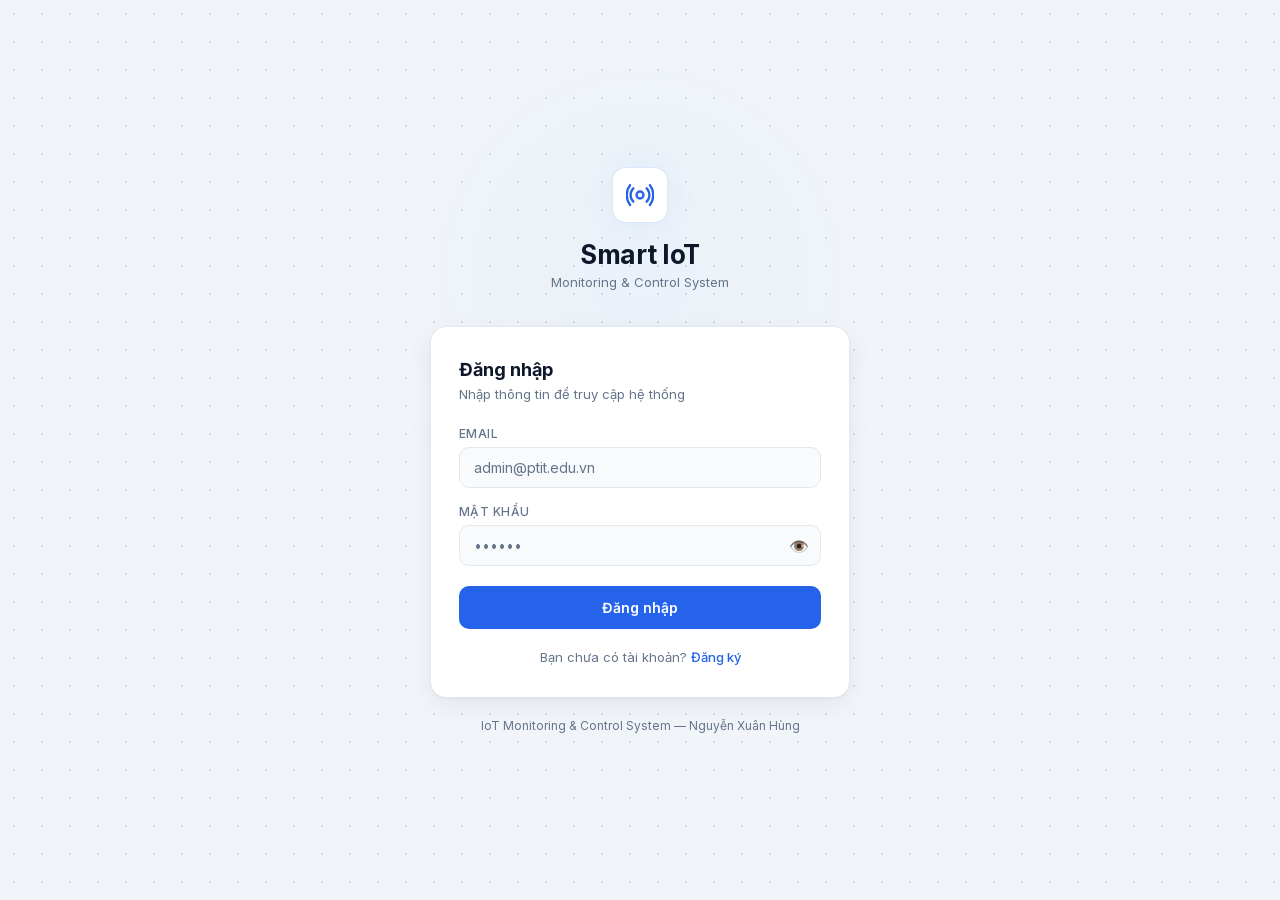
==== commit eab0acbd: "update" ====
--- a/frontend/devices.html
+++ b/frontend/devices.html
@@ -67,13 +67,14 @@
   }
 
   function cardsHtml() {
-    const { devices, loaded } = getState();
+    const { devices, loaded, deviceError } = getState();
 
     if (!loaded) {
       return `<div class="card"><div class="empty-state">
         <div class="empty-state__icon"><span class="spinner"></span></div>
         <div class="empty-state__title">Đang tải thiết bị...</div></div></div>`;
     }
+    if (deviceError) return `<div class="card"><div class="empty-state"><div class="empty-state__title">Không tải được danh sách đèn</div><div class="empty-state__hint">${escapeHtml(deviceError)}</div></div></div>`;
     if (devices.length === 0) {
       return `<div class="card">${
         `<div class="empty-state"><div class="empty-state__icon">🔌</div>
@@ -120,7 +121,7 @@
 
   /* ─── Modal chi tiết thiết bị (F10) ────────────────────── */
   async function openDetail(index) {
-    const device = getState().devices[index];
+    let device = getState().devices[index];
     if (!device) return;
 
     const layer = openLayerWith(
@@ -134,7 +135,10 @@
 
     let esp = null;
     try {
-      esp = await getDeviceDetail(device.device_id);
+      if (!device.previewOnly) {
+        esp = await getDeviceDetail(device.device_id, device.target);
+        device = { ...device, ...esp, name: device.name };
+      }
     } catch (error) {
       toast(error.message, 'error');
     }
@@ -169,12 +173,13 @@
   }
 
   /* ─── Xác nhận trước khi gửi (F14, Hình 3.9) ───────────── */
-  function openConfirm(index) {
+  function openConfirm(index, requestedAction) {
     const device = getState().devices[index];
     if (!device) return;
 
-    const isOn = device.state === 'ON';
-    const verb = isOn ? 'tắt' : 'bật';
+    const action = requestedAction ?? (device.state === 'ON' ? 'OFF' : 'ON');
+    if (!['ON', 'OFF'].includes(action) || device.state === action) return;
+    const verb = action === 'OFF' ? 'tắt' : 'bật';
 
     const layer = openLayerWith(
       `<div class="modal__icon">⚡</div>
@@ -190,7 +195,7 @@
 
     layer.panel.querySelector('#confirmSend').addEventListener('click', () => {
       layer.close();
-      runCommand(device, isOn ? 'OFF' : 'ON');
+      runCommand(device, action);
     });
   }
 
@@ -279,7 +284,7 @@
           toast('Không thể gửi lệnh khi thiết bị hoặc MQTT mất kết nối.', 'error');
           return;
         }
-        openConfirm(Number(button.dataset.switch));
+        openConfirm(Number(button.dataset.switch), button.dataset.deviceAction);
       });
     });
 
--- a/frontend/assets/css/components.css
+++ b/frontend/assets/css/components.css
@@ -105,6 +105,23 @@
 .status-dot--pulse { animation: pulse 2s infinite; box-shadow: none; }
 
 /* ─── Công tắc ON/OFF ─────────────────────────────────────── */
+.device-actions { display: flex; gap: var(--space-2); flex-shrink: 0; }
+.device-action {
+  padding: var(--space-3) var(--space-4);
+  border: 1px solid var(--color-border);
+  border-radius: var(--radius-md);
+  background-color: var(--color-card);
+  color: var(--color-text-muted);
+  font-size: var(--text-sm);
+  font-weight: var(--weight-semibold);
+}
+.device-action.is-active {
+  background-color: var(--color-primary);
+  border-color: var(--color-primary);
+  color: var(--color-on-primary);
+}
+.device-action:disabled { opacity: 0.5; }
+
 .switch {
   width: 48px; height: 26px;
   border-radius: 13px;
@@ -221,6 +238,8 @@
   padding: var(--space-6) var(--space-7);
   display: flex; gap: var(--space-5); flex-wrap: wrap; align-items: center;
 }
+.filter-bar__search { flex: 1; min-width: 220px; }
+.filter-bar__hint { flex-basis: 100%; font-size: var(--text-sm); color: var(--color-text-muted); }
 
 /* ─── Banner cảnh báo ────────────────────────────────────── */
 .banner {
--- a/frontend/assets/css/pages.css
+++ b/frontend/assets/css/pages.css
@@ -1,4 +1,20 @@
 /* pages.css — style riêng của từng màn hình */
+
+/* Keep history filters and pagination visible without vertical scrolling. */
+body.history-screen { height: 100dvh; overflow: hidden; }
+.history-screen .app { height: 100dvh; min-height: 0; }
+.history-screen .main,
+.history-screen .content { min-height: 0; }
+.history-screen .header { flex-shrink: 0; }
+.history-screen .page { height: 100%; min-height: 0; }
+.history-screen .filter-bar { flex-shrink: 0; }
+.history-screen #tableWrap { flex: 1; min-height: 0; }
+.history-screen .card--table {
+  height: 100%; min-height: 0; display: flex; flex-direction: column;
+}
+.history-table-scroll { flex: 1; min-height: 0; overflow-x: auto; overflow-y: hidden; }
+.history-table-scroll thead { position: sticky; top: 0; z-index: 1; background-color: var(--color-surface); }
+.history-screen .pagination { flex-shrink: 0; }
 
 /* ═══ Đăng nhập / Đăng ký ═══════════════════════════════════ */
 .auth {
@@ -316,3 +332,12 @@
 .resource-card > svg { color: var(--color-text-muted); flex-shrink: 0; }
 @media (max-width: 1200px) { .project-resources__grid { grid-template-columns: repeat(2, minmax(0, 1fr)); } }
 @media (max-width: 600px) { .project-resources__grid { grid-template-columns: 1fr; } }
+
+/* Personal information and project resources share the desktop row. */
+.profile-page { display: grid; grid-template-columns: minmax(0, 3fr) minmax(0, 2fr); align-items: start; }
+.profile-page .profile { max-width: none; min-width: 0; }
+.profile-page .project-resources { min-width: 0; }
+.profile-page .project-resources__grid { grid-template-columns: 1fr; }
+@media (max-width: 900px) {
+  .profile-page { grid-template-columns: 1fr; }
+}
